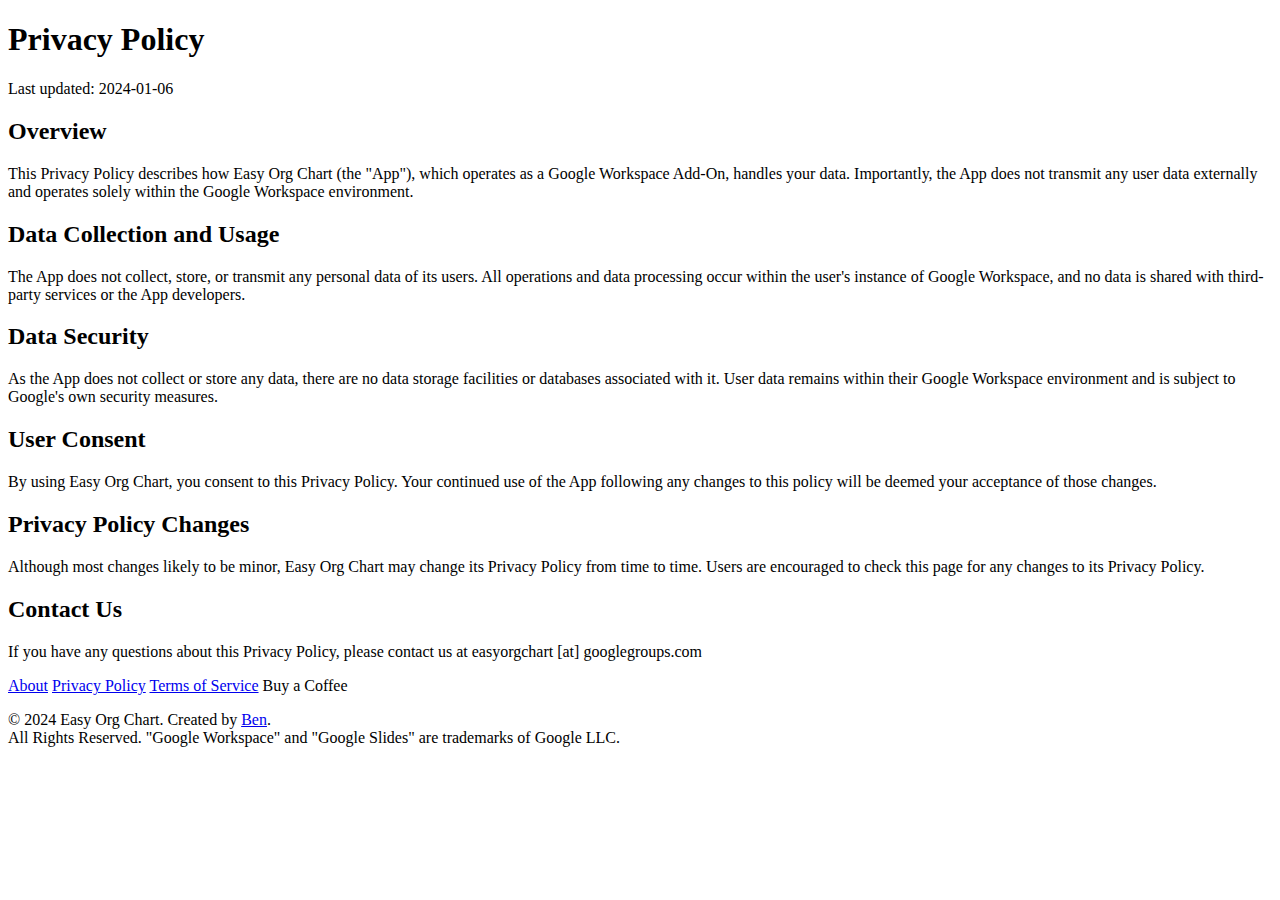
==== privacy-policy.html @ 499c3cf2 "big updates" ====
<!DOCTYPE HTML>
<html lang="en">
<head>
    <meta charset="UTF-8">
    <meta name="viewport" content="width=device-width, initial-scale=1.0">
    <link rel="stylesheet" href="Style.css">
    <link rel="preconnect" href="https://fonts.googleapis.com"> 
    <link rel="preconnect" href="https://fonts.gstatic.com" crossorigin> 
    <link href="https://fonts.googleapis.com/css2?family=Lato&display=swap" rel="stylesheet">
    <title>Privacy Policy - Easy Org Chart</title> 
</head>
<body>
    <header>
        <h1>Privacy Policy</h1>
    </header>

    <section class="content">
        <p>Last updated: 2024-01-06</p>
        
        <h2>Overview</h2>
        <p>This Privacy Policy describes how Easy Org Chart (the "App"), which operates as a Google Workspace Add-On, handles your data. Importantly, the App does not transmit any user data externally and operates solely within the Google Workspace environment.</p>

        <h2>Data Collection and Usage</h2>
        <p>The App does not collect, store, or transmit any personal data of its users. All operations and data processing occur within the user's instance of Google Workspace, and no data is shared with third-party services or the App developers.</p>

        <h2>Data Security</h2>
        <p>As the App does not collect or store any data, there are no data storage facilities or databases associated with it. User data remains within their Google Workspace environment and is subject to Google's own security measures.</p>

        <h2>User Consent</h2>
        <p>By using Easy Org Chart, you consent to this Privacy Policy. Your continued use of the App following any changes to this policy will be deemed your acceptance of those changes.</p>

        <h2>Privacy Policy Changes</h2>
        <p>Although most changes likely to be minor, Easy Org Chart may change its Privacy Policy from time to time. Users are encouraged to check this page for any changes to its Privacy Policy.</p>

        </p>
        <h2>Contact Us</h2>
        <p>If you have any questions about this Privacy Policy, please contact us at easyorgchart [at] googlegroups.com</p>
    </section>

    <section class="navigation-links">
        <a href="index.html">About</a>
        <a href="privacy-policy.html">Privacy Policy</a>
        <a href="terms-of-use.html">Terms of Service</a>
        <a href-"https://www.buymeacoffee.com/ben.t">Buy a Coffee</a>
    </section>

    <footer>
        <p>© 2024 Easy Org Chart. Created by <a href="https://ben-d-t.github.io">Ben</a>.<br>
             All Rights Reserved. "Google Workspace" and "Google Slides" are trademarks of Google LLC.</p>
    </footer>
</body>
</html>
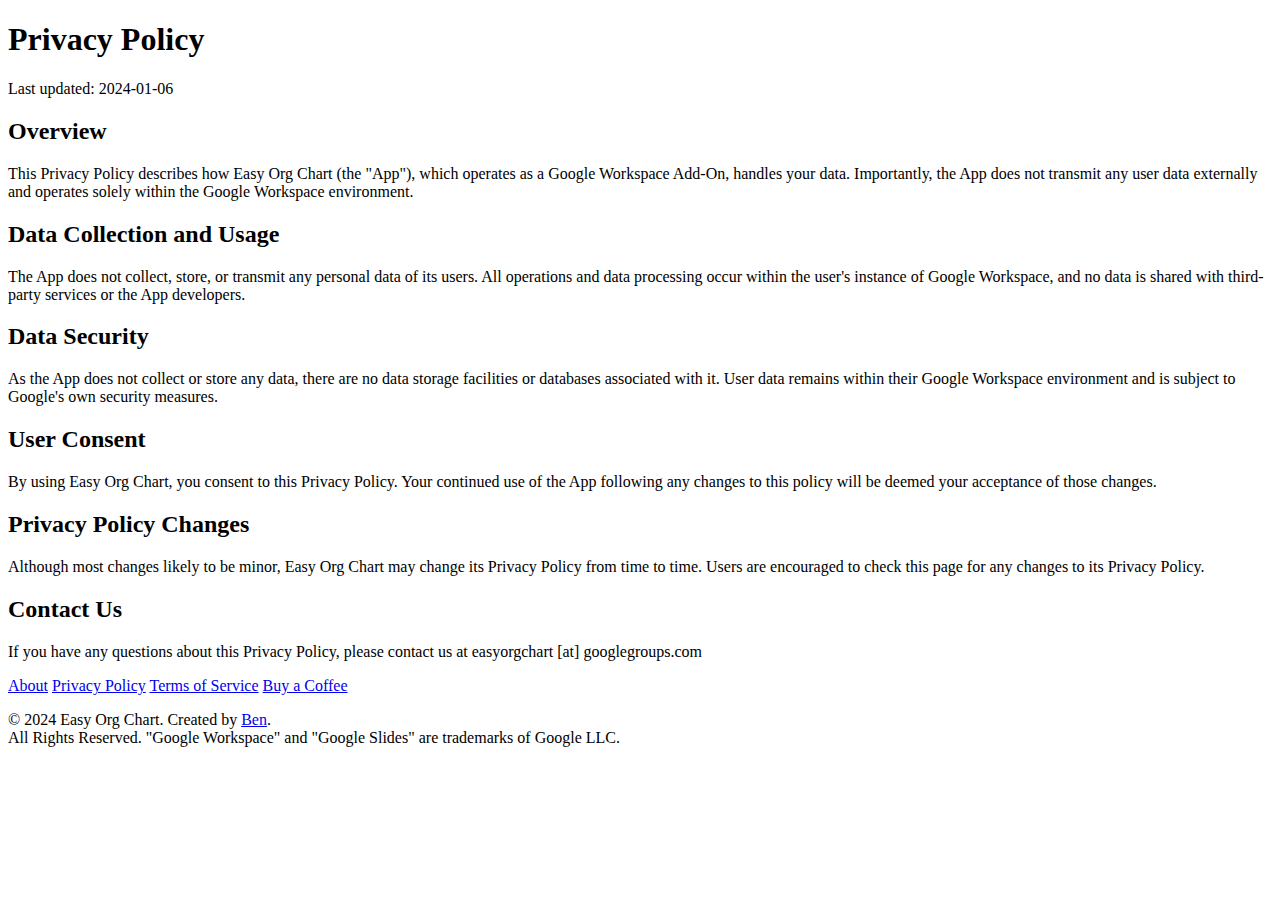
==== commit 3ac04a6e: "fix link" ====
--- a/privacy-policy.html
+++ b/privacy-policy.html
@@ -41,7 +41,7 @@
         <a href="index.html">About</a>
         <a href="privacy-policy.html">Privacy Policy</a>
         <a href="terms-of-use.html">Terms of Service</a>
-        <a href-"https://www.buymeacoffee.com/ben.t">Buy a Coffee</a>
+        <a href="https://www.buymeacoffee.com/ben.t" target="_blank">Buy a Coffee</a>
     </section>
 
     <footer>
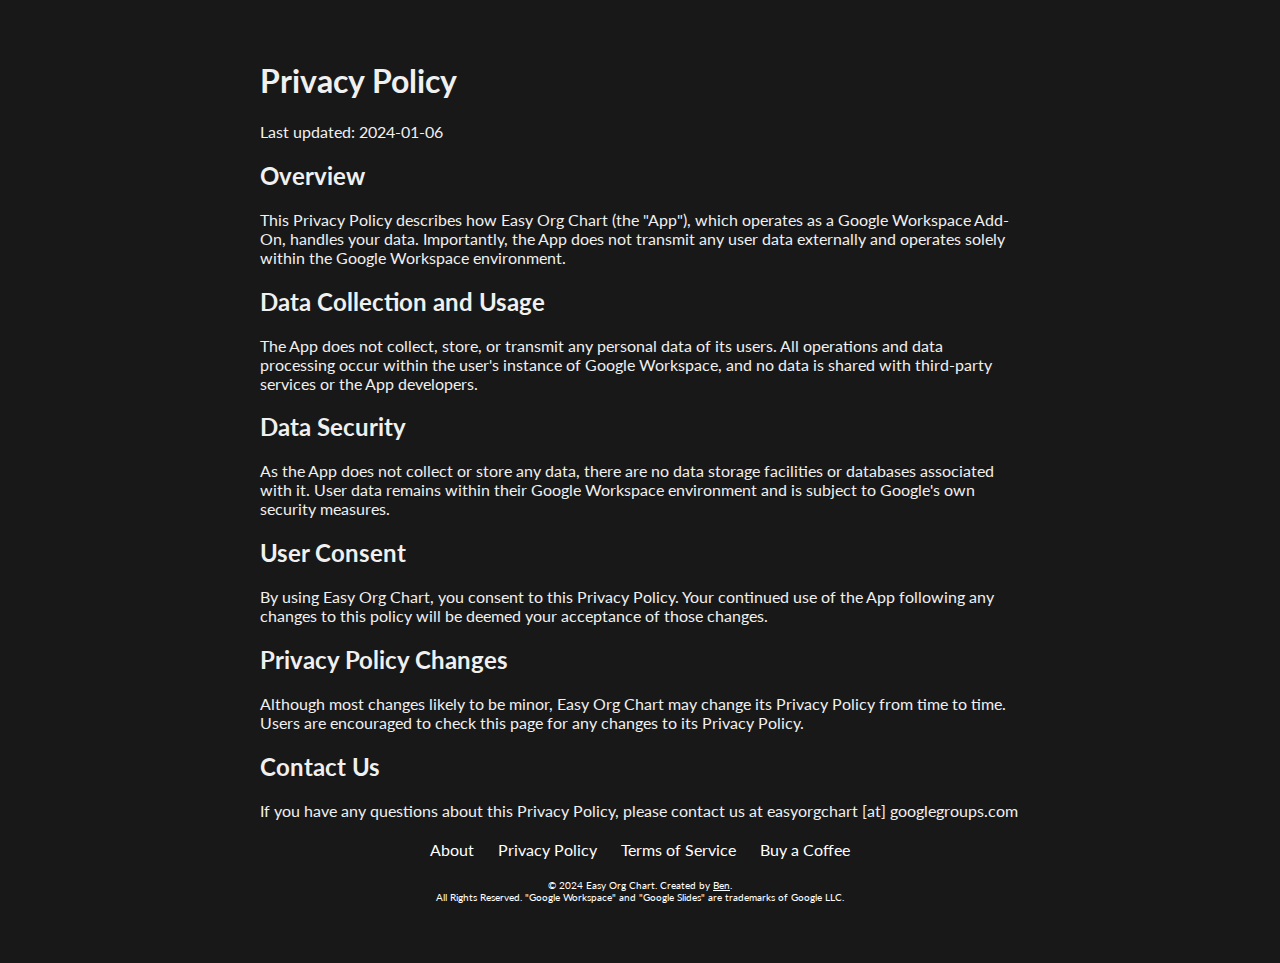
==== commit eb7d8f4d: "fix css" ====
--- a/privacy-policy.html
+++ b/privacy-policy.html
@@ -3,7 +3,7 @@
 <head>
     <meta charset="UTF-8">
     <meta name="viewport" content="width=device-width, initial-scale=1.0">
-    <link rel="stylesheet" href="Style.css">
+    <link rel="stylesheet" href="style.css">
     <link rel="preconnect" href="https://fonts.googleapis.com"> 
     <link rel="preconnect" href="https://fonts.gstatic.com" crossorigin> 
     <link href="https://fonts.googleapis.com/css2?family=Lato&display=swap" rel="stylesheet">
--- a/style.css
+++ b/style.css
@@ -0,0 +1,114 @@
+html, body {
+  background-color: #181818;
+  font-family: 'Lato', sans-serif;
+  font-size: 16px;
+  color: #F0F0F0;
+  padding: 20px;
+  box-sizing: border-box;
+}
+
+body {
+  max-width: 800px; /* Setting a max width for the page content */
+  margin: auto; /* Centering the content on the page */
+  padding: 20px;
+  box-sizing: border-box;
+}
+
+.main-header h1, .main-header p {
+  text-align: center;
+}
+
+.content a {
+  color: white; /* Setting the link color to white */
+  text-decoration: underline; /* Keeping the underline */
+}
+
+
+.cta-button {
+  display: inline-block; /* Regular button size */
+  background-color: #007bff;
+  color: white;
+  padding: 10px 20px;
+  text-decoration: none;
+  border-radius: 5px;
+  font-weight: bold;
+  /* Centering the button */
+  position: relative;
+  left: 50%;
+  transform: translateX(-50%);
+}
+
+
+.steps .step {
+  display: flex;
+  align-items: center;
+  margin-bottom: 30px;
+  justify-content: space-between;
+}
+
+.step .text-content {
+  flex: 1;
+  text-align: left; /* Left-aligning text */
+  padding: 10px;
+}
+
+.step .image-content {
+  flex: 1;
+  text-align: center; /* Center-aligning images */
+  padding: 10px;
+}
+
+.step img {
+  width: 100%;
+  max-width: 300px; /* Smaller image size with max width */
+  height: auto;
+  border: 2px solid #00b3e5; /* Light blue border */
+}
+
+@media screen and (max-width: 768px) {
+  .steps .step {
+    flex-direction: column;
+  }
+
+  .step img {
+    width: 80%;
+    max-width: none; /* Allow full width on smaller screens */
+  }
+}
+
+
+.small-superscript {
+  font-size: 10px; /* Adjust as needed */
+}
+
+footer {
+  text-align: center; /* Centering the footer content */
+  margin: 20px 0; /* Adding some space around the footer */
+  color: white; /* Setting the footer text color to white */
+  font-size: 10px;
+}
+
+footer a {
+  color: white; /* Setting the link color to white */
+  text-decoration: underline; /* Keeping the underline */
+}
+
+footer a:hover {
+  text-decoration: none; /* Optional: Remove underline on hover */
+}
+
+
+.navigation-links {
+  text-align: center; /* Centering the text */
+  margin: 20px 0; /* Adding some space around the links */
+}
+
+.navigation-links a {
+  color: white; /* Setting the link color to white */
+  margin: 0 10px; /* Adding space between the links */
+  text-decoration: none; /* Removing underline from links */
+}
+
+.navigation-links a:hover {
+  text-decoration: underline; /* Optional: Underline on hover for better usability */
+}
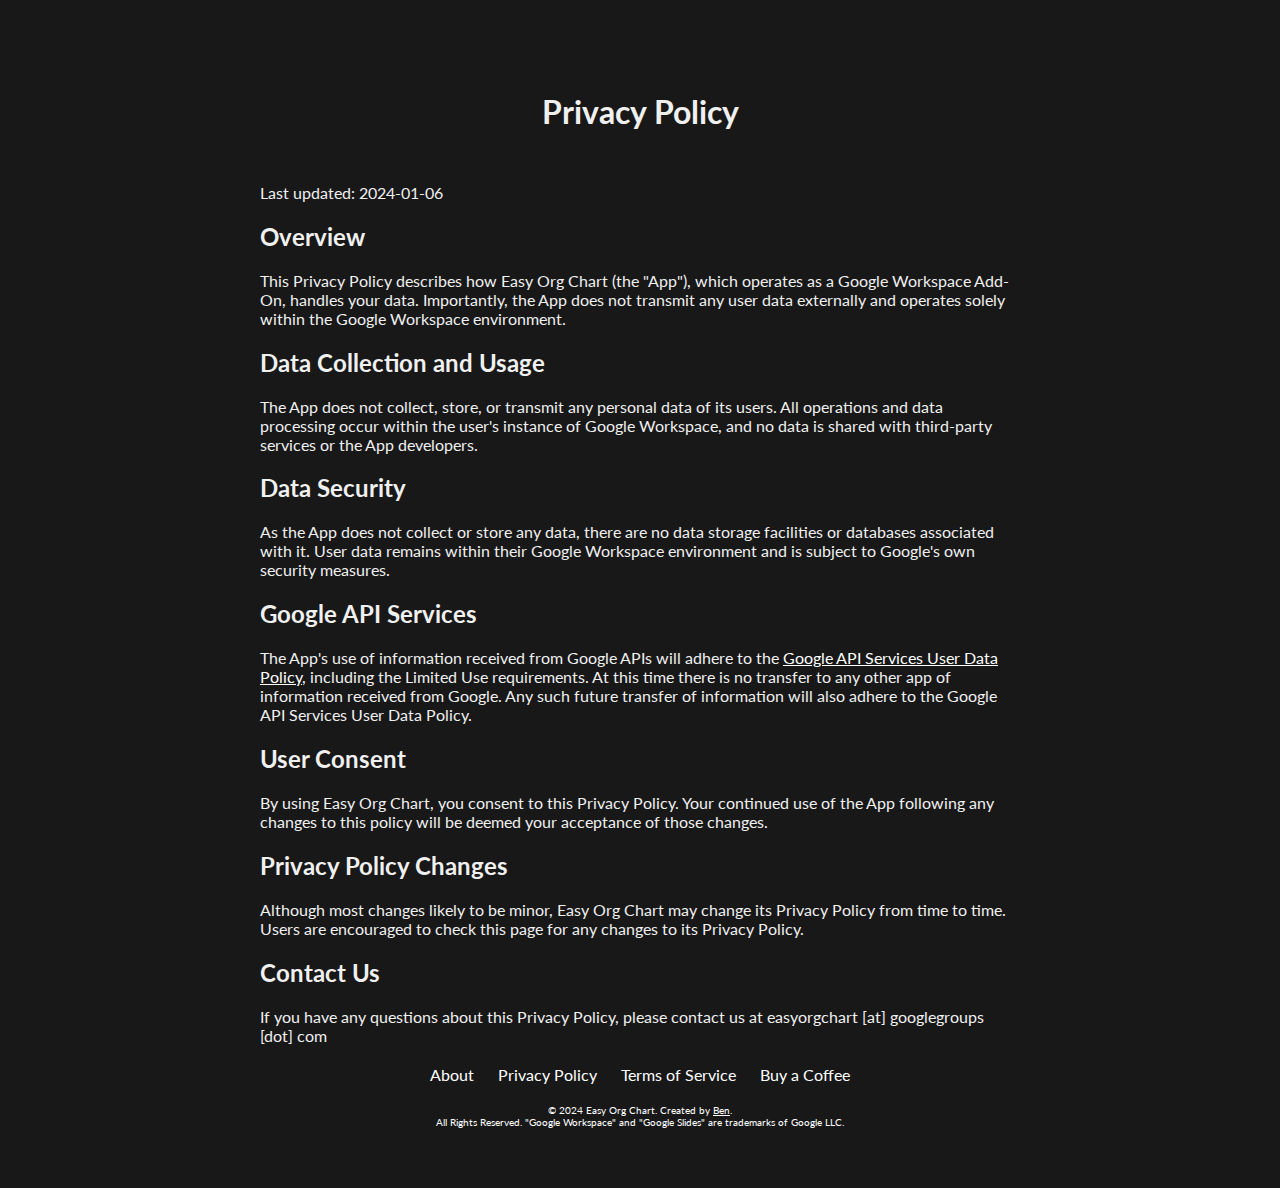
==== commit 7ad8f8f9: "update privacy policy" ====
--- a/privacy-policy.html
+++ b/privacy-policy.html
@@ -26,6 +26,9 @@
         <h2>Data Security</h2>
         <p>As the App does not collect or store any data, there are no data storage facilities or databases associated with it. User data remains within their Google Workspace environment and is subject to Google's own security measures.</p>
 
+        <h2>Google API Services</h2>
+        <p>The App's use of information received from Google APIs will adhere to the <a href="https://developers.google.com/terms/api-services-user-data-policy#additional_requirements_for_specific_api_scopes">Google API Services User Data Policy</a>, including the Limited Use requirements. At this time there is no transfer to any other app of information received from Google. Any such future transfer of information will also adhere to the Google API Services User Data Policy. </p>
+        
         <h2>User Consent</h2>
         <p>By using Easy Org Chart, you consent to this Privacy Policy. Your continued use of the App following any changes to this policy will be deemed your acceptance of those changes.</p>
 
@@ -34,7 +37,7 @@
 
         </p>
         <h2>Contact Us</h2>
-        <p>If you have any questions about this Privacy Policy, please contact us at easyorgchart [at] googlegroups.com</p>
+        <p>If you have any questions about this Privacy Policy, please contact us at easyorgchart [at] googlegroups [dot] com</p>
     </section>
 
     <section class="navigation-links">
--- a/style.css
+++ b/style.css
@@ -17,6 +17,21 @@
 .main-header h1, .main-header p {
   text-align: center;
 }
+
+h1 {
+  display: flex;
+  align-items: center; /* Center align items horizontally */
+  justify-content: center; /* Center align items vertically */
+  height: 100px; /* Adjust as needed */
+}
+
+
+.logo {
+  max-height: 50px; /* Adjust this value to fit your header's height */
+  width: auto; /* Maintains the aspect ratio of the logo */
+  margin-right: 10px; /* Adjust the value as needed */
+}
+
 
 .content a {
   color: white; /* Setting the link color to white */
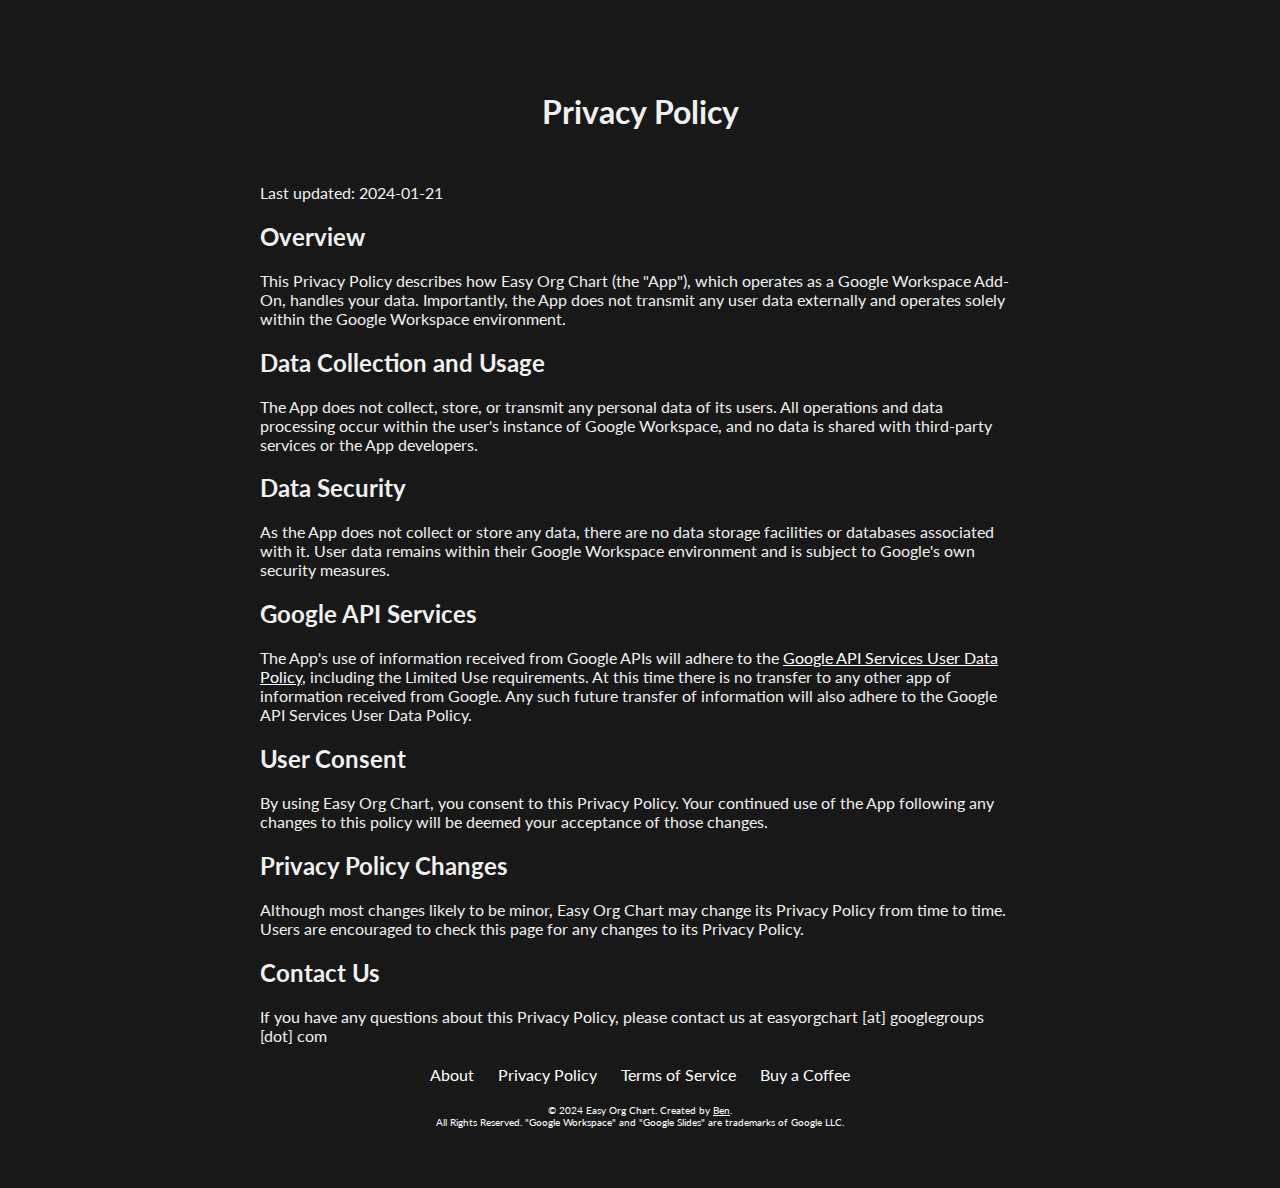
==== commit fdb8007a: "update privacy policy" ====
--- a/privacy-policy.html
+++ b/privacy-policy.html
@@ -15,7 +15,7 @@
     </header>
 
     <section class="content">
-        <p>Last updated: 2024-01-06</p>
+        <p>Last updated: 2024-01-21</p>
         
         <h2>Overview</h2>
         <p>This Privacy Policy describes how Easy Org Chart (the "App"), which operates as a Google Workspace Add-On, handles your data. Importantly, the App does not transmit any user data externally and operates solely within the Google Workspace environment.</p>
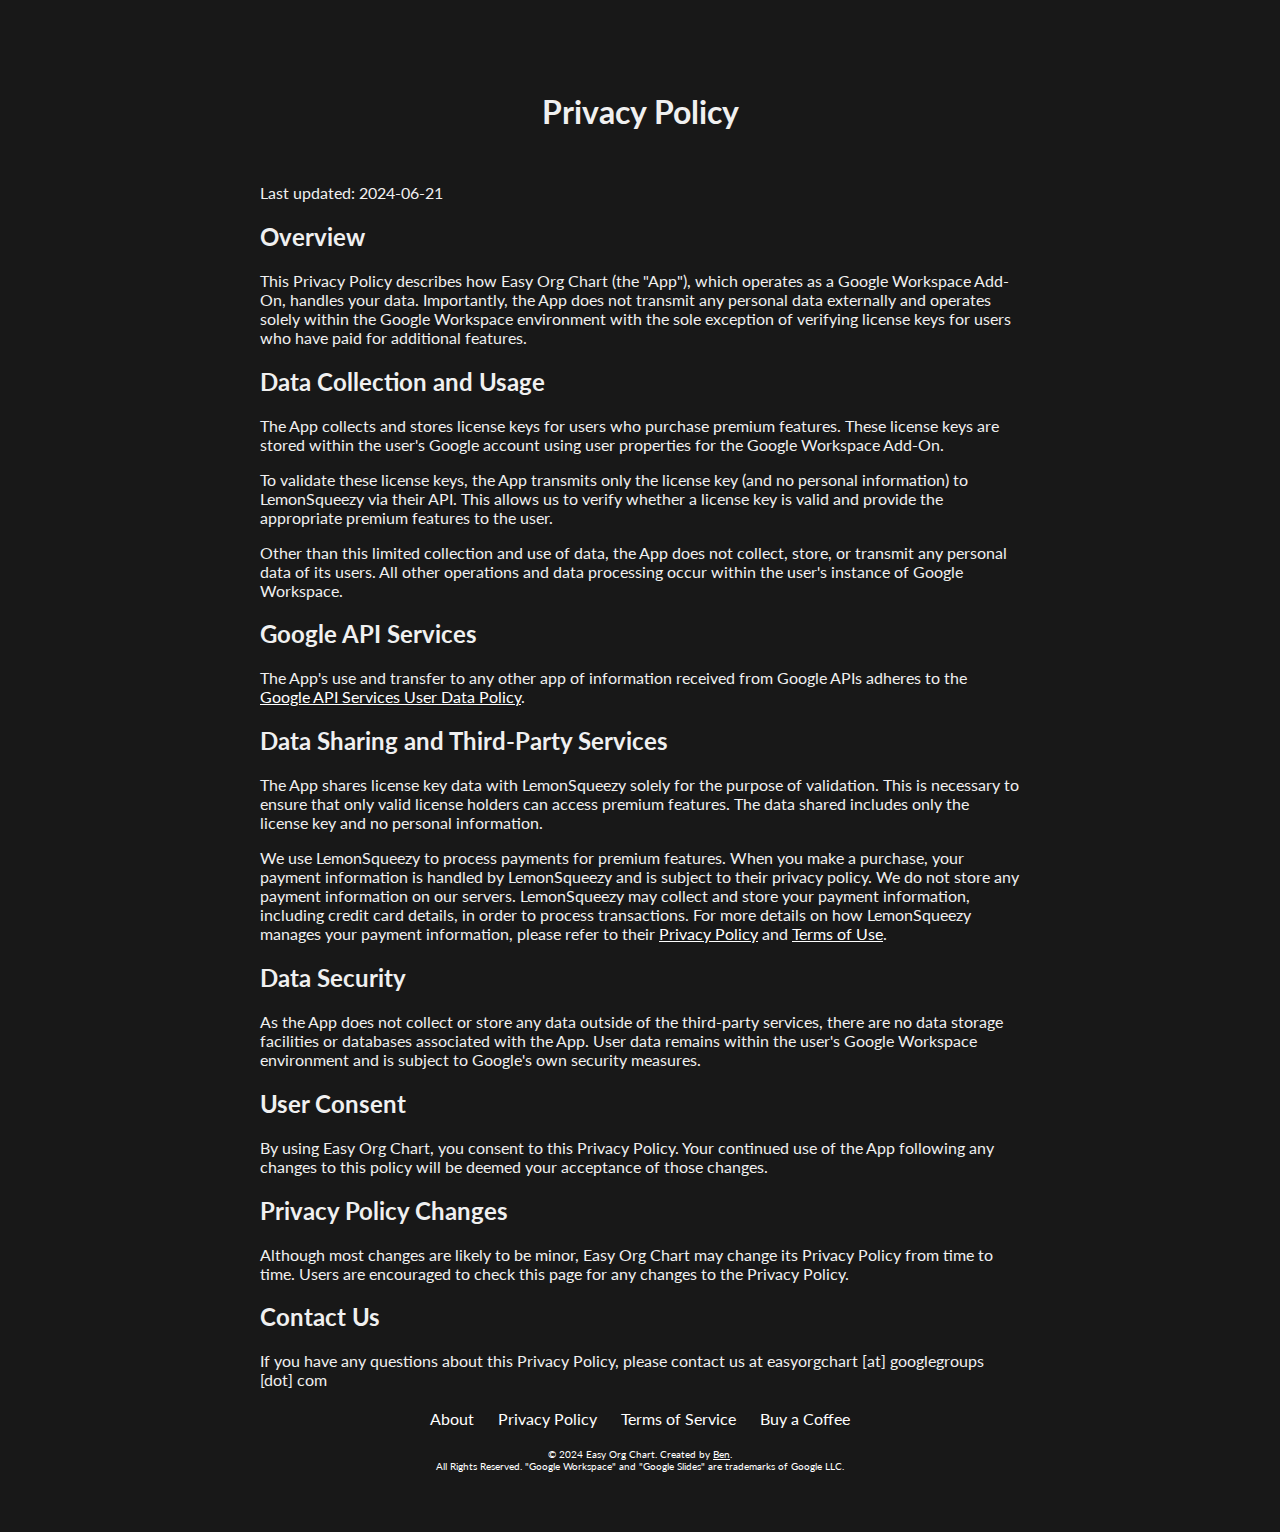
==== commit b07699c9: "update privacy policy to reflect changes in payment processign" ====
--- a/privacy-policy.html
+++ b/privacy-policy.html
@@ -15,27 +15,36 @@
     </header>
 
     <section class="content">
-        <p>Last updated: 2024-01-21</p>
+        <p>Last updated: 2024-06-21</p>
         
         <h2>Overview</h2>
-        <p>This Privacy Policy describes how Easy Org Chart (the "App"), which operates as a Google Workspace Add-On, handles your data. Importantly, the App does not transmit any user data externally and operates solely within the Google Workspace environment.</p>
+        <p>This Privacy Policy describes how Easy Org Chart (the "App"), which operates as a Google Workspace Add-On, handles your data. Importantly, the App does not transmit any personal data externally and operates solely within the Google Workspace environment with the sole exception of verifying license keys for users who have paid for additional features.</p>
 
         <h2>Data Collection and Usage</h2>
-        <p>The App does not collect, store, or transmit any personal data of its users. All operations and data processing occur within the user's instance of Google Workspace, and no data is shared with third-party services or the App developers.</p>
+        <p>The App collects and stores license keys for users who purchase premium features. These license keys are stored within the user's Google account using user properties for the Google Workspace Add-On.</p>
+        
+        <p>To validate these license keys, the App transmits only the license key (and no personal information) to LemonSqueezy via their API. This allows us to verify whether a license key is valid and provide the appropriate premium features to the user.</p>
+        
+        <p>Other than this limited collection and use of data, the App does not collect, store, or transmit any personal data of its users. All other operations and data processing occur within the user's instance of Google Workspace.</p>
+        
+        <h2>Google API Services</h2>
+        <p>The App's use and transfer to any other app of information received from Google APIs adheres to the <a href="https://developers.google.com/terms/api-services-user-data-policy#additional_requirements_for_specific_api_scopes">Google API Services User Data Policy</a>.</p>
+
+        
+        <h2>Data Sharing and Third-Party Services</h2>
+        <p>The App shares license key data with LemonSqueezy solely for the purpose of validation. This is necessary to ensure that only valid license holders can access premium features. The data shared includes only the license key and no personal information.</p>
+        
+        <p>We use LemonSqueezy to process payments for premium features. When you make a purchase, your payment information is handled by LemonSqueezy and is subject to their privacy policy. We do not store any payment information on our servers. LemonSqueezy may collect and store your payment information, including credit card details, in order to process transactions. For more details on how LemonSqueezy manages your payment information, please refer to their <a href="https://www.lemonsqueezy.com/privacy" target="_blank">Privacy Policy</a> and <a href="https://www.lemonsqueezy.com/terms" target="_blank">Terms of Use</a>.</p>
 
         <h2>Data Security</h2>
-        <p>As the App does not collect or store any data, there are no data storage facilities or databases associated with it. User data remains within their Google Workspace environment and is subject to Google's own security measures.</p>
-
-        <h2>Google API Services</h2>
-        <p>The App's use of information received from Google APIs will adhere to the <a href="https://developers.google.com/terms/api-services-user-data-policy#additional_requirements_for_specific_api_scopes">Google API Services User Data Policy</a>, including the Limited Use requirements. At this time there is no transfer to any other app of information received from Google. Any such future transfer of information will also adhere to the Google API Services User Data Policy. </p>
+        <p>As the App does not collect or store any data outside of the third-party services, there are no data storage facilities or databases associated with the App. User data remains within the user's Google Workspace environment and is subject to Google's own security measures.</p>
         
         <h2>User Consent</h2>
         <p>By using Easy Org Chart, you consent to this Privacy Policy. Your continued use of the App following any changes to this policy will be deemed your acceptance of those changes.</p>
 
         <h2>Privacy Policy Changes</h2>
-        <p>Although most changes likely to be minor, Easy Org Chart may change its Privacy Policy from time to time. Users are encouraged to check this page for any changes to its Privacy Policy.</p>
+        <p>Although most changes are likely to be minor, Easy Org Chart may change its Privacy Policy from time to time. Users are encouraged to check this page for any changes to the Privacy Policy.</p>
 
-        </p>
         <h2>Contact Us</h2>
         <p>If you have any questions about this Privacy Policy, please contact us at easyorgchart [at] googlegroups [dot] com</p>
     </section>
